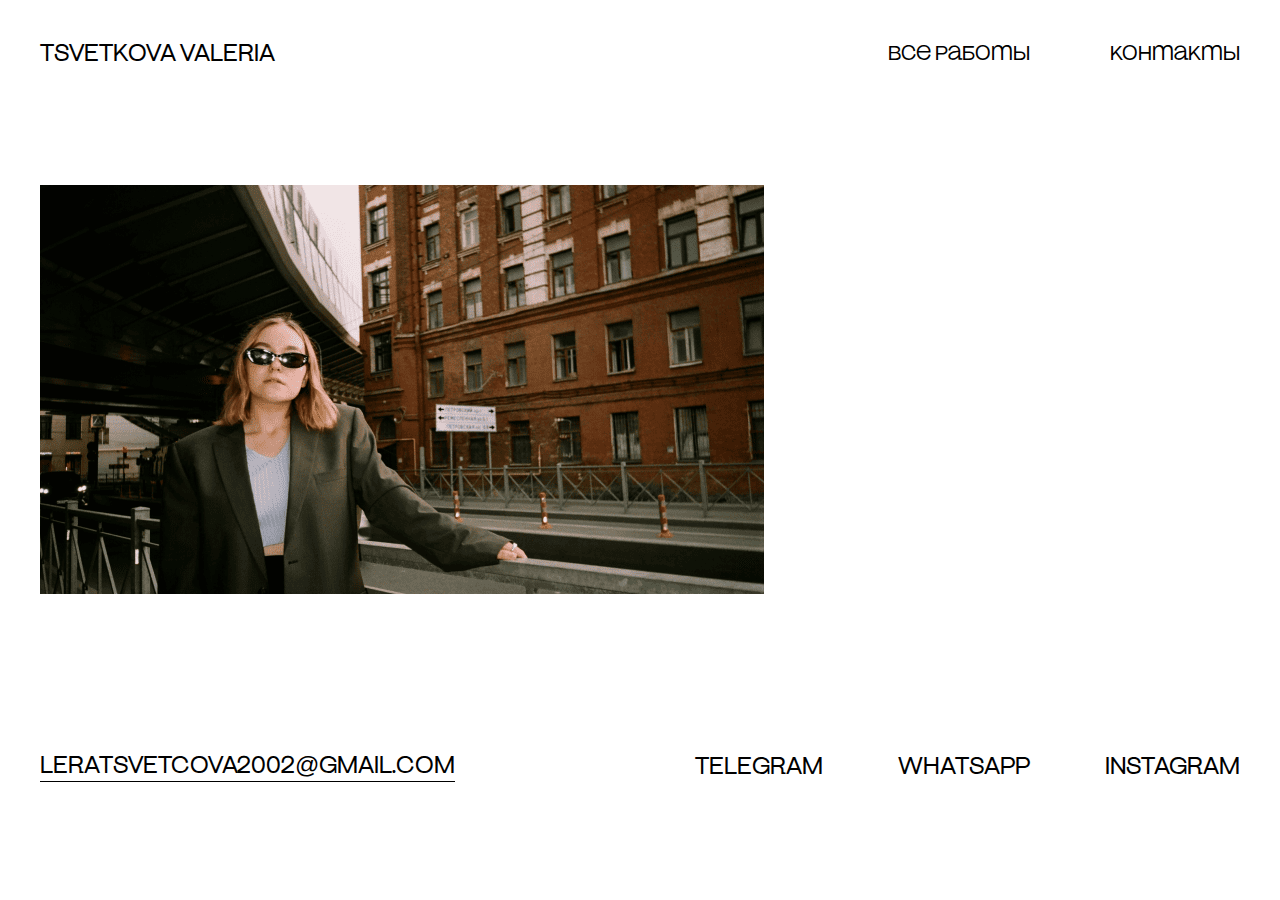
==== contacts.html @ 7a6af3d6 "1" ====
<!DOCTYPE html>
<html lang="ru">
  <head>
    <meta charset="UTF-8" />
    <meta name="viewport" content="width=device-width, initial-scale=1.0" />
    <link rel="stylesheet" href="./css/index.css" />
    <title>Контакты</title>
  </head>
  <body>
    <div class="page">
      <header class="header">
        <div class="container">
          <div class="header__wrapper">
            <a href="index.html" class="header__logo">TSVETKOVA VALERIA</a>
            <nav>
              <ul class="header__links">
                <li>
                  <a href="works.html">все работы</a>
                </li>
                <li>
                  <a href="contacts.html">контакты</a>
                </li>
              </ul>
            </nav>
          </div>
        </div>
      </header>
      <main>
        <section class="contacts">
          <div class="container">
            <div class="contacts__wrapper">
              <div class="contacts__top">
                <div class="contacts__top-image">
                  <img src="./images/contacts__top.png" alt="фото" />
                </div>
              </div>
            </div>
          </div>
        </section>
      </main>
      <footer class="footer">
        <div class="container">
          <div class="footer__wrapper">
            <a class="footer__link" href="mailto:LERATSVETCOVA2002@GMAIL.COM"
              >LERATSVETCOVA2002@GMAIL.COM</a
            >
            <nav>
              <ul class="footer__list">
                <li>
                  <a href="https://t.me/+79117992448" target="_blank"
                    >TELEGRAM</a
                  >
                </li>
                <li>
                  <a href="https://wa.me/+79117992448" target="_blank"
                    >WHATSAPP</a
                  >
                </li>
                <li>
                  <a href="https://www.instagram.com/valesssaa/" target="_blank"
                    >INSTAGRAM</a
                  >
                </li>
              </ul>
            </nav>
          </div>
        </div>
      </footer>
    </div>
    <script src="./js/index.js"></script>
  </body>
</html>
---- css/index.css ----
@font-face {
  font-family: "Gothic60";
  src: url("../fonts/Gothic60-Regular.otf") format("opentype");
  font-weight: normal;
  font-style: normal;
}
@font-face {
  font-family: "HelveticaNeueCyr";
  src: url("../fonts/HelveticaNeueCyr Roman.otf") format("opentype");
  font-weight: normal;
  font-style: normal;
}
@font-face {
  font-family: "HelveticaNeueCyr";
  src: url("../fonts/HelveticaNeueCyr UltraLight Italic.otf") format("opentype");
  font-weight: 100;
  font-style: italic;
}

@font-face {
  font-family: "HelveticaNeueCyr";
  src: url("../fonts/HelveticaNeueCyr Thin.otf") format("opentype");
  font-weight: 200;
  font-style: normal;
}

@font-face {
  font-family: "HelveticaNeueCyr";
  src: url("../fonts/HelveticaNeueCyr Black.otf") format("opentype");
  font-weight: 900;
  font-style: normal;
}
* {
  margin: 0;
  padding: 0;
}
html {
  scroll-behavior: smooth;
}
a {
  text-decoration: none;
}
ul {
  list-style-type: none;
  margin: 0;
  padding: 0;
}
h1,
h2,
h3,
h4,
h5,
h6,
p {
  margin: 0;
}
button {
  border: none;
  cursor: pointer;
}
.page {
  -webkit-font-smoothing: antialiased;
  -moz-osx-font-smoothing: grayscale;
  -webkit-text-size-adjust: 100%;
  -ms-text-size-adjust: 100%;
  -moz-text-size-adjust: 100%;
}
.container {
  max-width: 1920px;
  width: 100%;
  padding-left: 40px;
  padding-right: 40px;
  box-sizing: border-box;
}
.header {
  width: 100%;
  position: absolute;
  top: 0;
  left: 0;
}
.header__wrapper {
  width: 100%;
  display: flex;
  align-items: center;
  justify-content: space-between;
  margin-top: 40px;
}
.header__logo {
  font-family: "Gothic60", sans-serif;
  font-weight: 400;
  font-size: 24px;
  line-height: 28.8px;
  text-transform: uppercase;
  color: #000000;
}
.header__links {
  display: flex;
  align-items: center;
  gap: 80px;
}
.header__links li a {
  font-family: "Gothic60", sans-serif;
  font-weight: 400;
  font-size: 20px;
  line-height: 24px;
  color: #000000;
}
.promo {
  width: 100%;
  background: url(../images/promo.png);
  background-repeat: no-repeat;
  background-size: cover;
  background-position: center center;
}
.promo__wrapper {
  height: 100%;
  display: flex;
  padding-bottom: 140px;
  box-sizing: border-box;
}
.promo__inner {
  max-width: 1458px;
  width: 100%;
  display: flex;
  flex-direction: column;
  gap: 117px;
  margin: 523px auto 0;
}
.promo__top {
  max-width: 528px;
  width: 100%;
  display: flex;
  flex-direction: column;
  gap: 40px;
  align-self: flex-end;
}
h2 {
  font-family: "Gothic60", sans-serif;
  font-weight: 400;
  font-size: 60px;
  line-height: 72px;
  color: #000000;
}
h3 {
  font-family: "Gothic60", sans-serif;
  font-weight: 400;
  font-size: 32px;
  line-height: 38.4px;
  color: #ffffff;
}
h4 {
  font-family: "HelveticaNeueCyr", sans-serif;
  font-weight: 400;
  font-size: 24px;
  line-height: 23.88px;
  color: #000000;
}
h5 {
  font-family: "HelveticaNeueCyr", sans-serif;
  font-weight: 400;
  font-size: 16px;
  line-height: 15.92px;
  color: #000000;
}
.promo__button {
  width: 352px;
  height: 70px;
  border: 2px solid #ffffff;
  display: flex;
  align-items: center;
  justify-content: center;
  font-family: "Gothic60", sans-serif;
  font-weight: 400;
  font-size: 20px;
  line-height: 24px;
  color: #ffffff;
}
.promo__bottom {
  max-width: 592px;
  width: 100%;
}
.concept {
  width: 100%;
}
.concept__wrapper {
  padding-top: 180px;
  box-sizing: border-box;
  display: flex;
  flex-direction: column;
  gap: 20px;
}
.concept__top {
  display: flex;
  align-items: flex-end;
  gap: 20px;
}
.concept__image {
  width: 538px;
  height: 448px;
}
.concept__image img {
  width: 100%;
  height: 100%;
  object-fit: cover;
}
p {
  font-family: "HelveticaNeueCyr", sans-serif;
  font-weight: 400;
  font-size: 20px;
  line-height: 19.9px;
  color: #000000;
}
.concept__top p {
  max-width: 352px;
  width: 100%;
  margin-bottom: 14px;
}
.concept__bottom {
  display: flex;
  gap: 20px;
}
.concept__bottom p {
  max-width: 538px;
  width: 100%;
}
.concept__image-main {
  width: 724px;
  height: 448px;
}
.concept__image-main img {
  width: 100%;
  height: 100%;
  object-fit: cover;
}
.services {
  width: 100%;
}
.services__wrapper {
  width: 100%;
  padding-top: 185px;
  box-sizing: border-box;
  display: flex;
  justify-content: space-between;
  gap: 250px;
}
.services__text {
  max-width: 890px;
  width: 100%;
  display: flex;
  flex-direction: column;
  gap: 55px;
}
.services__items {
  display: flex;
  flex-direction: column;
  gap: 45px;
}
.services__item {
  display: flex;
  gap: 39px;
}
.services__item-text {
  display: flex;
  flex-direction: column;
  gap: 40px;
  max-width: 811px;
  width: 100%;
  margin-top: 11px;
}
.services__item-text h3 {
  color: #000000;
}
.services__photo {
  max-width: 624px;
  width: 100%;
  display: flex;
  flex-direction: column;
  gap: 20px;
}
.services__top-img {
  width: 252px;
  height: 311px;
}
.services__top-img img {
  width: 100%;
  height: 100%;
  object-fit: cover;
}
.services__bott-img {
  width: 454px;
  height: 391px;
  align-self: flex-end;
}
.services__bott-img img {
  width: 100%;
  height: 100%;
  object-fit: cover;
}
.gallery {
  width: 100%;
}
.gallery__wrapper {
  padding-top: 190px;
  box-sizing: border-box;
  position: relative;
}

.gallery__container {
  width: 100%;
  height: 742px;
  overflow: hidden;
}

.gallery__container img {
  width: 100%;
  height: 100%;
  object-fit: cover;
}
#counter {
  width: 47px;
  font-family: "Gothic60", sans-serif;
  font-weight: 400;
  font-size: 24px;
  line-height: 28.8px;
  color: #ffffff;
}
#arrow-button {
  cursor: pointer;
}
.gallery__btn {
  display: flex;
  align-items: center;
  position: absolute;
  right: 79px;
  bottom: 87px;
}
.about {
  width: 100%;
}
.about__wrapper {
  padding-top: 185px;
  box-sizing: border-box;
  display: flex;
  flex-direction: column;
  gap: 60px;
}
.about__inner {
  display: flex;
  align-items: flex-start;
  gap: 20px;
}
.about__item {
  max-width: 724px;
  width: 100%;
  display: flex;
  flex-direction: column;
  gap: 26px;
}
.about__item-reverse {
  flex-direction: column-reverse;
}
.about__image {
  width: 724px;
  height: 338px;
}
.about__image img {
  width: 100%;
  height: 100%;
  object-fit: cover;
}
.about__photo {
  width: 352px;
  height: 504px;
}
.about__photo img {
  width: 100%;
  height: 100%;
  object-fit: cover;
}
.about__image-reverse {
  height: 378px;
}
.contact {
  width: 100%;
}
.contact__wrapper {
  padding-top: 185px;
  padding-bottom: 139px;
  padding-left: 40px;
  box-sizing: border-box;
  display: flex;
  justify-content: space-between;
  gap: 150px;
}
.contact__text {
  max-width: 756px;
  width: 100%;
  display: flex;
  flex-direction: column;
}
.contact__text h4 {
  margin-top: 60px;
}
.contact__form {
  width: 481px;
  display: flex;
  flex-direction: column;
  margin-top: 60px;
}
input {
  width: 294.01px;
  height: 46px;
  border: none;
  border-bottom: 2px solid #000000;
  outline: none;
}
input:not(:nth-child(3)) {
  margin-bottom: 35px;
}
input,
input::placeholder {
  font-family: "HelveticaNeueCyr", sans-serif;
  font-weight: 400;
  font-size: 24px;
  line-height: 23.88px;
  color: #000000;
}
input:focus::placeholder {
  color: transparent;
}
.contact__form button {
  width: 352px;
  height: 70px;
  display: flex;
  align-items: center;
  justify-content: center;
  border: 2px solid #000000;
  font-family: "Gothic60", sans-serif;
  font-weight: 400;
  font-size: 20px;
  line-height: 24px;
  color: #000000;
  margin-top: 60px;
  background: transparent;
}
.contact__agreement {
  display: flex;
  align-items: center;
  gap: 17px;
  margin-top: 53px;
}
.contact__agreement span {
  width: 22px;
  height: 22px;
  border: 2px solid #000000;
  cursor: pointer;
}
.contact__check {
  width: 100%;
  height: 100%;
  object-fit: contain;
  display: none;
}
.contact__agreement span.active .contact__check {
  display: block;
}
.contact__image {
  width: 950px;
  height: 657px;
}
.contact__image img {
  width: 100%;
  height: 100%;
  object-fit: cover;
}
.footer {
  width: 100%;
}
.footer__wrapper {
  width: 100%;
  display: flex;
  align-items: center;
  justify-content: space-between;
  padding-bottom: 60px;
  box-sizing: border-box;
}
.footer__link {
  font-family: "Gothic60", sans-serif;
  font-weight: 400;
  font-size: 24px;
  line-height: 28.8px;
  color: #000000;
  border-bottom: 1px solid #000000;
}
.footer__list {
  display: flex;
  align-items: center;
  gap: 75px;
}
.footer__list li a {
  font-family: "Gothic60", sans-serif;
  font-weight: 400;
  font-size: 24px;
  line-height: 28.8px;
  color: #000000;
}
/********works*********/
.works {
  width: 100%;
}
.works__wrapper {
  display: flex;
  flex-direction: column;
  gap: 20px;
  padding-top: 185px;
  padding-bottom: 148px;
  box-sizing: border-box;
}
.works__top {
  display: flex;
  gap: 20px;
}
.works__top-item {
  width: 50%;
  height: 532px;
}
.works__bottom {
  display: flex;
  gap: 20px;
}
.works__bottom-left {
  max-width: 538px;
  width: 100%;
  display: flex;
  flex-direction: column;
  gap: 20px;
}
.works__bottom-right {
  max-width: 724px;
  width: 100%;
  display: flex;
  flex-direction: column;
  gap: 20px;
}
.works__right-top {
  display: flex;
  gap: 20px;
}
/*****contacts*****/
.contacts {
  width: 100%;
}
.contacts__wrapper {
  padding-top: 185px;
  padding-bottom: 158px;
  box-sizing: border-box;
  display: flex;
  flex-direction: column;
  gap: 64px;
}
.contacts__top {
  display: flex;
  gap: 20px;
}
.contacts__top-image {
  width: 724px;
  height: 409px;
}
.contacts__top img {
  width: 100%;
  height: 100%;
  object-fit: cover;
}
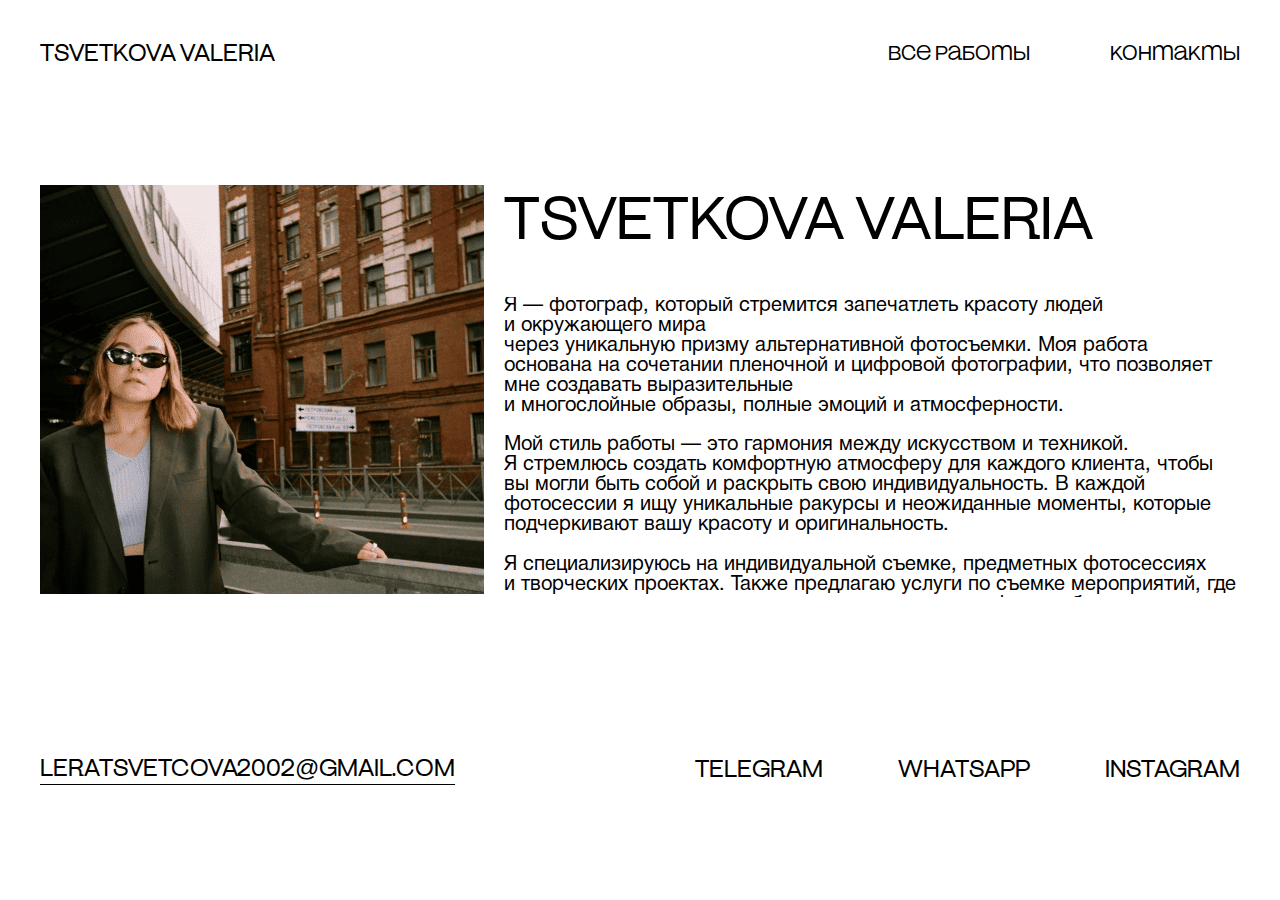
==== commit 06a779db: "1" ====
--- a/contacts.html
+++ b/contacts.html
@@ -32,6 +32,41 @@
               <div class="contacts__top">
                 <div class="contacts__top-image">
                   <img src="./images/contacts__top.png" alt="фото" />
+                </div>
+                <div class="contacts__text">
+                  <h2>TSVETKOVA VALERIA</h2>
+                  <div class="contacts__text-inner">
+                    <p>
+                      Я&nbsp;&mdash; фотограф, который стремится запечатлеть
+                      красоту людей и&nbsp;окружающего мира<br />
+                      через уникальную призму альтернативной фотосъемки. Моя
+                      работа основана на&nbsp;сочетании пленочной
+                      и&nbsp;цифровой фотографии, что позволяет мне создавать
+                      выразительные<br />
+                      и&nbsp;многослойные образы, полные эмоций
+                      и&nbsp;атмосферности.
+                    </p>
+                    <p>
+                      Мой стиль работы&nbsp;&mdash; это гармония между
+                      искусством и&nbsp;техникой. Я&nbsp;стремлюсь создать
+                      комфортную атмосферу для каждого клиента, чтобы
+                      вы&nbsp;могли быть собой и&nbsp;раскрыть свою
+                      индивидуальность. В&nbsp;каждой фотосессии я&nbsp;ищу
+                      уникальные ракурсы и&nbsp;неожиданные моменты, которые
+                      подчеркивают вашу красоту и&nbsp;оригинальность.
+                    </p>
+                    <p>
+                      Я&nbsp;специализируюсь на&nbsp;индивидуальной съемке,
+                      предметных фотосессиях и&nbsp;творческих проектах. Также
+                      предлагаю услуги по&nbsp;съемке мероприятий, где моя
+                      цель&nbsp;&mdash; запечатлеть искренние эмоции
+                      и&nbsp;атмосферу события.
+                    </p>
+                    <p>
+                      Давайте вместе создадим нечто удивительное, что останется
+                      с&nbsp;вами на&nbsp;всю жизнь
+                    </p>
+                  </div>
                 </div>
               </div>
             </div>
--- a/css/index.css
+++ b/css/index.css
@@ -571,3 +571,17 @@
   height: 100%;
   object-fit: cover;
 }
+.contacts__text {
+  max-width: 910px;
+  width: 100%;
+  display: flex;
+  flex-direction: column;
+  gap: 40px;
+}
+.contacts__text-inner {
+  display: flex;
+  flex-direction: column;
+  gap: 20px;
+  height: 300px;
+  overflow: auto;
+}
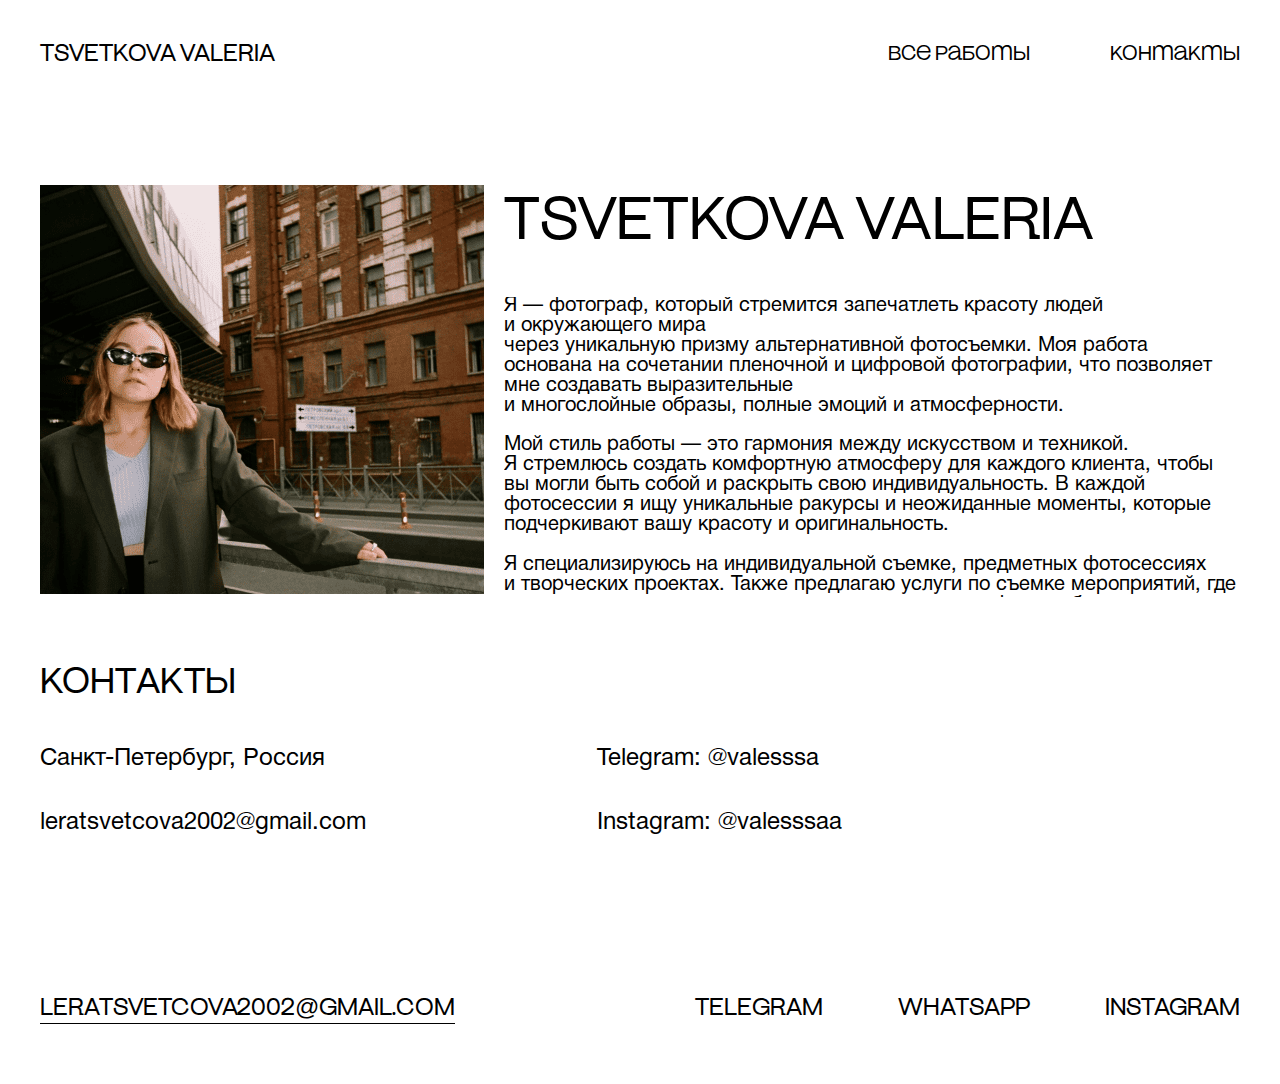
==== commit cef16753: "1" ====
--- a/contacts.html
+++ b/contacts.html
@@ -69,6 +69,31 @@
                   </div>
                 </div>
               </div>
+              <div class="contacts__bottom">
+                <h6>КОНТАКТЫ</h6>
+                <div class="contacts__items">
+                  <ul class="contacts__list">
+                    <li>Санкт-Петербург, Россия</li>
+                    <li>
+                      <a href="mailto:leratsvetcova2002@gmail.com"
+                        >leratsvetcova2002@gmail.com</a
+                      >
+                    </li>
+                  </ul>
+                  <ul class="contacts__list">
+                    <li>
+                      <a href="https://t.me/+79117992448"
+                        >Telegram: @valesssa</a
+                      >
+                    </li>
+                    <li>
+                      <a href="https://www.instagram.com/valesssaa/"
+                        >Instagram: @valesssaa</a
+                      >
+                    </li>
+                  </ul>
+                </div>
+              </div>
             </div>
           </div>
         </section>
--- a/css/index.css
+++ b/css/index.css
@@ -162,6 +162,13 @@
   line-height: 15.92px;
   color: #000000;
 }
+h6 {
+  font-family: "Gothic60", sans-serif;
+  font-weight: 400;
+  font-size: 36px;
+  line-height: 43.2px;
+  color: #000000;
+}
 .promo__button {
   width: 352px;
   height: 70px;
@@ -585,3 +592,25 @@
   height: 300px;
   overflow: auto;
 }
+.contacts__bottom {
+  display: flex;
+  flex-direction: column;
+  gap: 44px;
+}
+.contacts__items {
+  display: flex;
+  gap: 231px;
+}
+.contacts__list {
+  display: flex;
+  flex-direction: column;
+  gap: 40px;
+}
+.contacts__list li,
+.contacts__list li a {
+  font-family: "HelveticaNeueCyr", sans-serif;
+  font-weight: 400;
+  font-size: 24px;
+  line-height: 23.88px;
+  color: #000000;
+}
